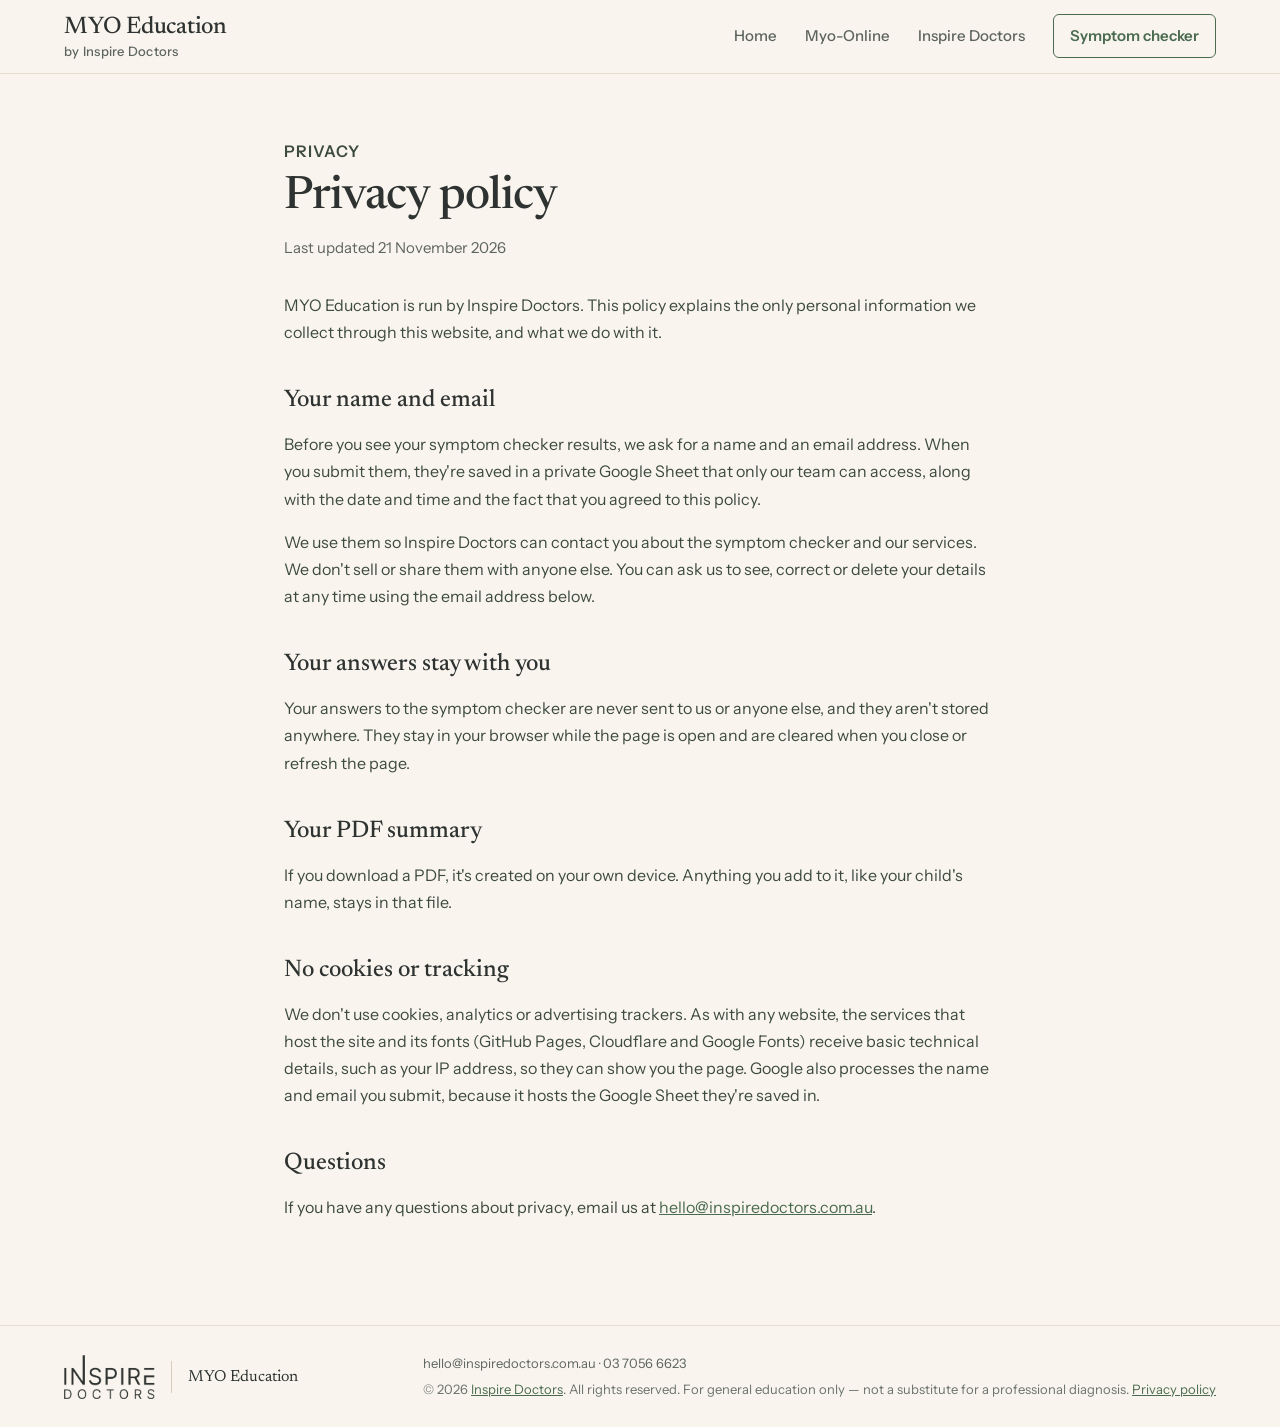
==== privacy.html @ f675929d "Results: 'Any further questions?' contact card; footer: email and phone on every page Co-Authored-By" ====
<!doctype html>
<html lang="en">
<head>
<meta charset="UTF-8" />
<meta name="viewport" content="width=device-width, initial-scale=1.0" />
<title>Privacy policy — MYO Education</title>
<meta name="description" content="How MYO Education handles the information you share through the symptom checker." />
<link rel="preconnect" href="https://fonts.googleapis.com">
<link rel="preconnect" href="https://fonts.gstatic.com" crossorigin>
<link href="https://fonts.googleapis.com/css2?family=Instrument+Sans:wght@400;500;600&family=Newsreader:opsz,wght@6..72,500&display=swap" rel="stylesheet">
<link rel="stylesheet" href="site.css?v=20261122a">
<style>
.policy{max-width:760px;margin:0 auto;padding:64px 24px 88px}
.policy h1{margin:0 0 12px;font-family:var(--serif);font-weight:500;font-size:clamp(34px,5vw,46px);line-height:1.08;letter-spacing:-.02em}
.policy .updated{margin:0 0 32px;color:var(--muted);font-size:15px}
.policy h2{margin:40px 0 10px;font-family:var(--serif);font-weight:500;font-size:24px;line-height:1.2}
.policy p,.policy li{font-size:16px;line-height:1.7;color:var(--body)}
.policy ul{padding-left:20px}
.policy li{margin-bottom:6px}
@media (max-width:640px){ .policy{padding:44px 20px 64px} }
</style>
</head>
<body>

<header class="site-header">
  <div class="container">
    <div class="brand"><a class="brand-home" href="/">MYO Education</a><span class="brand-sub">by <a href="https://inspiredoctors.com.au/" target="_blank" rel="noopener">Inspire Doctors</a></span></div>
    <nav class="site-nav" aria-label="Main">
      <a class="nav-link" href="/">Home</a>
      <a class="nav-link" href="https://www.airwayfocuseddentist.com.au/" target="_blank" rel="noopener">Myo-Online</a>
      <a class="nav-link" href="https://inspiredoctors.com.au/" target="_blank" rel="noopener">Inspire Doctors</a>
      <a class="nav-cta" href="/screening">Symptom checker</a>
    </nav>
  </div>
</header>

<main class="policy">
  <p class="kicker">Privacy</p>
  <h1>Privacy policy</h1>
  <p class="updated">Last updated 21 November 2026</p>

  <p>MYO Education is run by Inspire Doctors. This policy explains the only personal information we collect through this website, and what we do with it.</p>

  <h2>Your name and email</h2>
  <p>Before you see your symptom checker results, we ask for a name and an email address. When you submit them, they're saved in a private Google Sheet that only our team can access, along with the date and time and the fact that you agreed to this policy.</p>
  <p>We use them so Inspire Doctors can contact you about the symptom checker and our services. We don't sell or share them with anyone else. You can ask us to see, correct or delete your details at any time using the email address below.</p>

  <h2>Your answers stay with you</h2>
  <p>Your answers to the symptom checker are never sent to us or anyone else, and they aren't stored anywhere. They stay in your browser while the page is open and are cleared when you close or refresh the page.</p>

  <h2>Your PDF summary</h2>
  <p>If you download a PDF, it's created on your own device. Anything you add to it, like your child's name, stays in that file.</p>

  <h2>No cookies or tracking</h2>
  <p>We don't use cookies, analytics or advertising trackers. As with any website, the services that host the site and its fonts (GitHub Pages, Cloudflare and Google Fonts) receive basic technical details, such as your IP address, so they can show you the page. Google also processes the name and email you submit, because it hosts the Google Sheet they're saved in.</p>

  <h2>Questions</h2>
  <p>If you have any questions about privacy, email us at <a href="mailto:hello@inspiredoctors.com.au">hello@inspiredoctors.com.au</a>.</p>
</main>

<footer class="site-footer">
  <div class="container">
    <span class="footer-brand-row"><a class="footer-logo" href="https://inspiredoctors.com.au/" target="_blank" rel="noopener"><img src="images/inspire-doctors-logo.png" alt="Inspire Doctors" width="91" height="44"></a><span class="footer-divider" aria-hidden="true"></span><span class="footer-brand">MYO Education</span></span>
    <div class="footer-info">
      <span class="footer-contact"><a href="mailto:hello@inspiredoctors.com.au">hello@inspiredoctors.com.au</a> · <a href="tel:+61370566623">03 7056 6623</a></span>
      <span>&copy; 2026 <a href="https://inspiredoctors.com.au/" target="_blank" rel="noopener">Inspire Doctors</a>. All rights reserved. For general education only — not a substitute for a professional diagnosis. <a href="/privacy">Privacy policy</a></span>
    </div>
  </div>
</footer>

</body>
</html>
---- site.css ----
/* =========================================================
   MYO Education — shared styles (sage design)
   Used by index.html, screening.html and screener.html
   ========================================================= */
:root{
  --bg:#F9F5EE;
  --surface:#FFFFFF;
  --ink:#2E3230;
  --body:#3D4A3E;
  --muted:#5E655F;
  --faint:#6B726C;
  --line:#E5DDCF;
  --line-soft:#F0EAE0;
  --control:#D6CDBD;
  --accent:#4A6B4F;
  --accent-dark:#2E4A33;
  --accent-tint:#E4EBE2;
  --accent-soft:#A8B5A2;
  --hover:#F0EAE0;
  --error:#B42318;
  --serif:'Newsreader', Georgia, 'Times New Roman', serif;
  --sans:'Instrument Sans', system-ui, -apple-system, 'Segoe UI', sans-serif;
  --ease:cubic-bezier(0.22, 0.8, 0.3, 1);
}
*{box-sizing:border-box}
html{-webkit-text-size-adjust:100%}
body{margin:0;font-family:var(--sans);background:var(--bg);color:var(--ink);font-size:16px;line-height:1.5}
body.no-scroll{overflow:hidden}
img{max-width:100%}
a{color:var(--accent)}
a:hover{color:var(--accent-dark)}
button{font:inherit;color:inherit}
:focus-visible{outline:2px solid var(--accent);outline-offset:2px}
.container{max-width:1200px;margin:0 auto;padding:0 24px}
.serif{font-family:var(--serif);font-weight:500}
.kicker{margin:0 0 8px;font-size:13px;font-weight:600;letter-spacing:.06em;text-transform:uppercase;color:var(--accent)}
.visually-hidden{position:absolute;width:1px;height:1px;overflow:hidden;clip:rect(0 0 0 0);white-space:nowrap}

/* ---------- header ---------- */
.site-header{position:sticky;top:0;z-index:100;background:rgba(249,245,238,.94);backdrop-filter:saturate(1.2) blur(8px);-webkit-backdrop-filter:saturate(1.2) blur(8px);border-bottom:1px solid var(--line)}
.site-header .container{display:flex;flex-wrap:wrap;align-items:center;justify-content:space-between;gap:8px 28px;padding-top:14px;padding-bottom:14px}
.brand{font-family:var(--serif);font-weight:500;font-size:24px;letter-spacing:-.01em;color:var(--ink);text-decoration:none}
.brand:hover{color:var(--ink)}
.site-nav{display:flex;flex-wrap:wrap;align-items:center;gap:4px 28px;font-size:15px;font-weight:500}
.nav-link{color:var(--muted);text-decoration:none;min-height:44px;display:inline-flex;align-items:center;transition:color .15s ease}
.nav-link:hover{color:var(--accent)}
.nav-link[aria-current="page"]{color:var(--ink);box-shadow:inset 0 -2px 0 var(--accent)}
.nav-cta{color:var(--accent);font-weight:600;text-decoration:none;border:1px solid var(--accent);padding:0 16px;border-radius:6px;min-height:44px;display:inline-flex;align-items:center;transition:background-color .15s ease,color .15s ease}
.nav-cta:hover,.nav-cta[aria-current="page"]{background:var(--accent);color:#fff}
@media (max-width:560px){
  .site-header{position:static}
  .site-header .container{padding-top:8px;padding-bottom:8px}
  .brand{font-size:21px}
  .site-nav{gap:2px 18px;font-size:14px}
  .nav-cta{padding:0 12px}
}

/* ---------- buttons ---------- */
.btn{display:inline-flex;align-items:center;justify-content:center;gap:8px;min-height:48px;padding:0 22px;border-radius:6px;font-weight:600;font-size:16px;text-decoration:none;border:1px solid transparent;cursor:pointer;transition:background-color .15s ease,border-color .15s ease,color .15s ease;font-family:inherit}
.btn-primary{background:var(--accent);color:#fff}
.btn-primary:hover{background:var(--accent-dark);color:#fff}
.btn-primary:disabled{background:#A8B5A2;cursor:not-allowed}
.btn-secondary{background:var(--surface);color:var(--ink);border-color:var(--control)}
.btn-secondary:hover{border-color:var(--ink);color:var(--ink)}
.btn-block{display:flex;width:100%}
.text-btn{background:none;border:0;padding:0;min-height:44px;font-weight:600;color:var(--accent);text-decoration:underline;text-underline-offset:3px;cursor:pointer;font-size:15px}
.text-btn:hover{color:var(--accent-dark)}
.icon-btn{flex:none;width:44px;height:44px;border-radius:50%;border:0;background:transparent;display:inline-flex;align-items:center;justify-content:center;cursor:pointer;color:var(--ink);transition:background-color .15s ease}
.icon-btn:hover{background:var(--hover)}
.icon-btn.outlined{border:1px solid var(--control);background:var(--surface)}

/* ---------- illustrations (tinted to the sage palette) ---------- */
.illus{background:var(--accent-tint);overflow:hidden;display:block}
.illus img{display:block;width:100%;height:100%;object-fit:cover;filter:grayscale(1) contrast(1.08);mix-blend-mode:multiply}

/* ---------- info "i" button ---------- */
.info-btn{position:relative;display:inline-flex;vertical-align:-2px;margin-left:5px;padding:0;border:0;background:none;color:var(--ink);cursor:pointer;transition:color .15s ease}
.info-btn::after{content:"";position:absolute;inset:-14px}
.info-btn:hover{color:#8C958F}
.info-btn svg{display:block;width:15px;height:15px}

/* ---------- overlays: backdrop, centred window, side panel ---------- */
.backdrop,.scrim{position:fixed;inset:0;opacity:0;visibility:hidden;transition:opacity .2s ease,visibility 0s linear .2s}
.backdrop{z-index:200;background:rgba(46,50,48,.32);backdrop-filter:blur(18px);-webkit-backdrop-filter:blur(18px)}
.scrim{z-index:220;background:rgba(46,50,48,.14);backdrop-filter:blur(2.5px);-webkit-backdrop-filter:blur(2.5px)}
.backdrop.is-open,.scrim.is-open{opacity:1;visibility:visible;transition:opacity .2s ease}

.window{position:fixed;z-index:210;top:40px;bottom:40px;left:24px;right:24px;max-width:1080px;margin:0 auto;background:var(--bg);border-radius:10px;box-shadow:0 24px 64px rgba(46,50,48,.28);display:flex;flex-direction:column;overflow:hidden;opacity:0;visibility:hidden;transform:translateY(8px) scale(.985);transition:opacity .2s ease,transform .22s var(--ease),visibility 0s linear .22s}
.window.is-open{opacity:1;visibility:visible;transform:none;transition:opacity .2s ease,transform .22s var(--ease)}
.window-head{padding:24px 28px 18px;border-bottom:1px solid var(--line)}
.window-title-row{display:flex;justify-content:space-between;align-items:flex-start;gap:16px;margin-bottom:16px}
.window-title-row h2{margin:0 0 6px;font-family:var(--serif);font-weight:500;font-size:32px;letter-spacing:-.01em;line-height:1.15}
.window-title-row p{margin:0;font-size:15px;color:var(--muted)}
.window-body{flex:1;overflow:auto;padding:24px 28px 32px;overscroll-behavior:contain}
@media (max-width:640px){
  .window{top:12px;bottom:0;left:0;right:0;border-radius:12px 12px 0 0}
  .window-head{padding:18px 16px 14px}
  .window-title-row h2{font-size:26px}
  .window-body{padding:16px 16px 28px}
}

.window.compact{top:0;bottom:0;height:fit-content;max-height:calc(100% - 48px);max-width:460px;margin:auto}
.window.compact .window-head{border-bottom:0;padding-bottom:4px}
@media (max-width:640px){ .window.compact{left:16px;right:16px;border-radius:12px} }

.panel{position:fixed;z-index:230;top:0;right:0;bottom:0;width:480px;max-width:100%;background:var(--surface);box-shadow:-12px 0 40px rgba(46,50,48,.16);overflow:auto;overscroll-behavior:contain;visibility:hidden;transform:translateX(105%);transition:transform .26s var(--ease),visibility 0s linear .26s}
.panel.is-open{visibility:visible;transform:none;transition:transform .26s var(--ease)}
.panel-inner{padding:16px 32px 36px}
.panel-top{display:flex;justify-content:space-between;align-items:center;margin:0 -12px 8px 0}
.panel-top .kicker{margin:0}
.panel h2{margin:0 0 6px;font-family:var(--serif);font-weight:500;font-size:32px;line-height:1.15;letter-spacing:-.01em}
.panel .panel-sub{margin:0 0 18px;font-size:15px;color:var(--faint)}
.panel .illus{height:260px;border-radius:8px;margin-bottom:20px}
.panel p{font-size:16px;line-height:1.7;color:var(--body);margin:0 0 14px}
.panel p b{color:var(--ink)}
.panel ul.tips{margin:0 0 20px;padding-left:20px;font-size:16px;line-height:1.6;color:var(--body)}
.panel ul.tips li{margin-bottom:8px}
.panel .handle{display:none}
/* phones: the side panel becomes a bottom sheet */
@media (max-width:640px){
  .panel{top:auto;left:0;width:auto;max-height:90vh;max-height:90dvh;border-radius:14px 14px 0 0;box-shadow:0 -8px 32px rgba(46,50,48,.16);transform:translateY(105%)}
  .panel-inner{padding:8px 20px 28px}
  .panel .handle{display:block;width:40px;height:4px;border-radius:2px;background:var(--control);margin:2px auto 6px}
  .panel h2{font-size:26px}
  .panel .illus{height:180px}
  .panel p,.panel ul.tips{font-size:15px}
}

@media (prefers-reduced-motion:reduce){
  *,*::before,*::after{transition-duration:.01ms !important;animation-duration:.01ms !important}
}

/* ---------- footer ---------- */
.site-footer{border-top:1px solid var(--line)}
.site-footer .container{padding-top:28px;padding-bottom:28px;display:flex;flex-wrap:wrap;justify-content:space-between;gap:12px;font-size:13px;color:var(--faint)}
.site-footer .footer-brand{font-family:var(--serif);font-size:16px;color:var(--ink)}

/* ---------- Inspire Doctors branding ---------- */
.brand{display:flex;flex-direction:column;line-height:1.1}
.site-header .brand a,.site-header .brand a:visited{color:inherit;text-decoration:none}
.site-header .brand-home{color:var(--ink)}
.site-header .brand a:hover{color:var(--accent);text-decoration:none}
.brand-sub{font-family:var(--sans);font-size:13px;font-weight:500;letter-spacing:.02em;color:var(--muted);margin-top:4px}
.footer-brand-row{display:flex;align-items:center;gap:16px}
.footer-logo{display:inline-flex}
.footer-logo img{display:block;height:44px;width:auto}
.footer-divider{width:1px;height:32px;background:var(--control)}
.inspire-about{background:var(--ink);color:var(--bg);margin-top:80px}
.inspire-about .container{padding-top:64px;padding-bottom:64px;display:flex;flex-wrap:wrap;align-items:center;gap:32px 64px}
.inspire-about .about-logo{display:block;height:96px;width:auto;flex:none}
.inspire-about .about-text{flex:999 1 420px;min-width:0}
.inspire-about .kicker{color:var(--accent-soft)}
.inspire-about h2{margin:0 0 14px;font-family:var(--serif);font-weight:500;font-size:clamp(28px,3.5vw,36px);line-height:1.15;color:var(--bg)}
.inspire-about p.about-desc{margin:0 0 24px;font-size:16px;line-height:1.65;color:#E4E0D8;max-width:620px}
.inspire-about .btn-light{background:var(--bg);color:var(--ink)}
.inspire-about .btn-light:hover{background:#FFFFFF;color:var(--ink)}
@media (max-width:640px){ .inspire-about .about-logo{height:72px} .inspire-about .container{padding-top:48px;padding-bottom:48px} }
.footer-info{display:flex;flex-direction:column;align-items:flex-start;gap:6px;text-align:left}
.footer-contact a{color:var(--muted);text-decoration:none}
.footer-contact a:hover{color:var(--accent);text-decoration:underline}
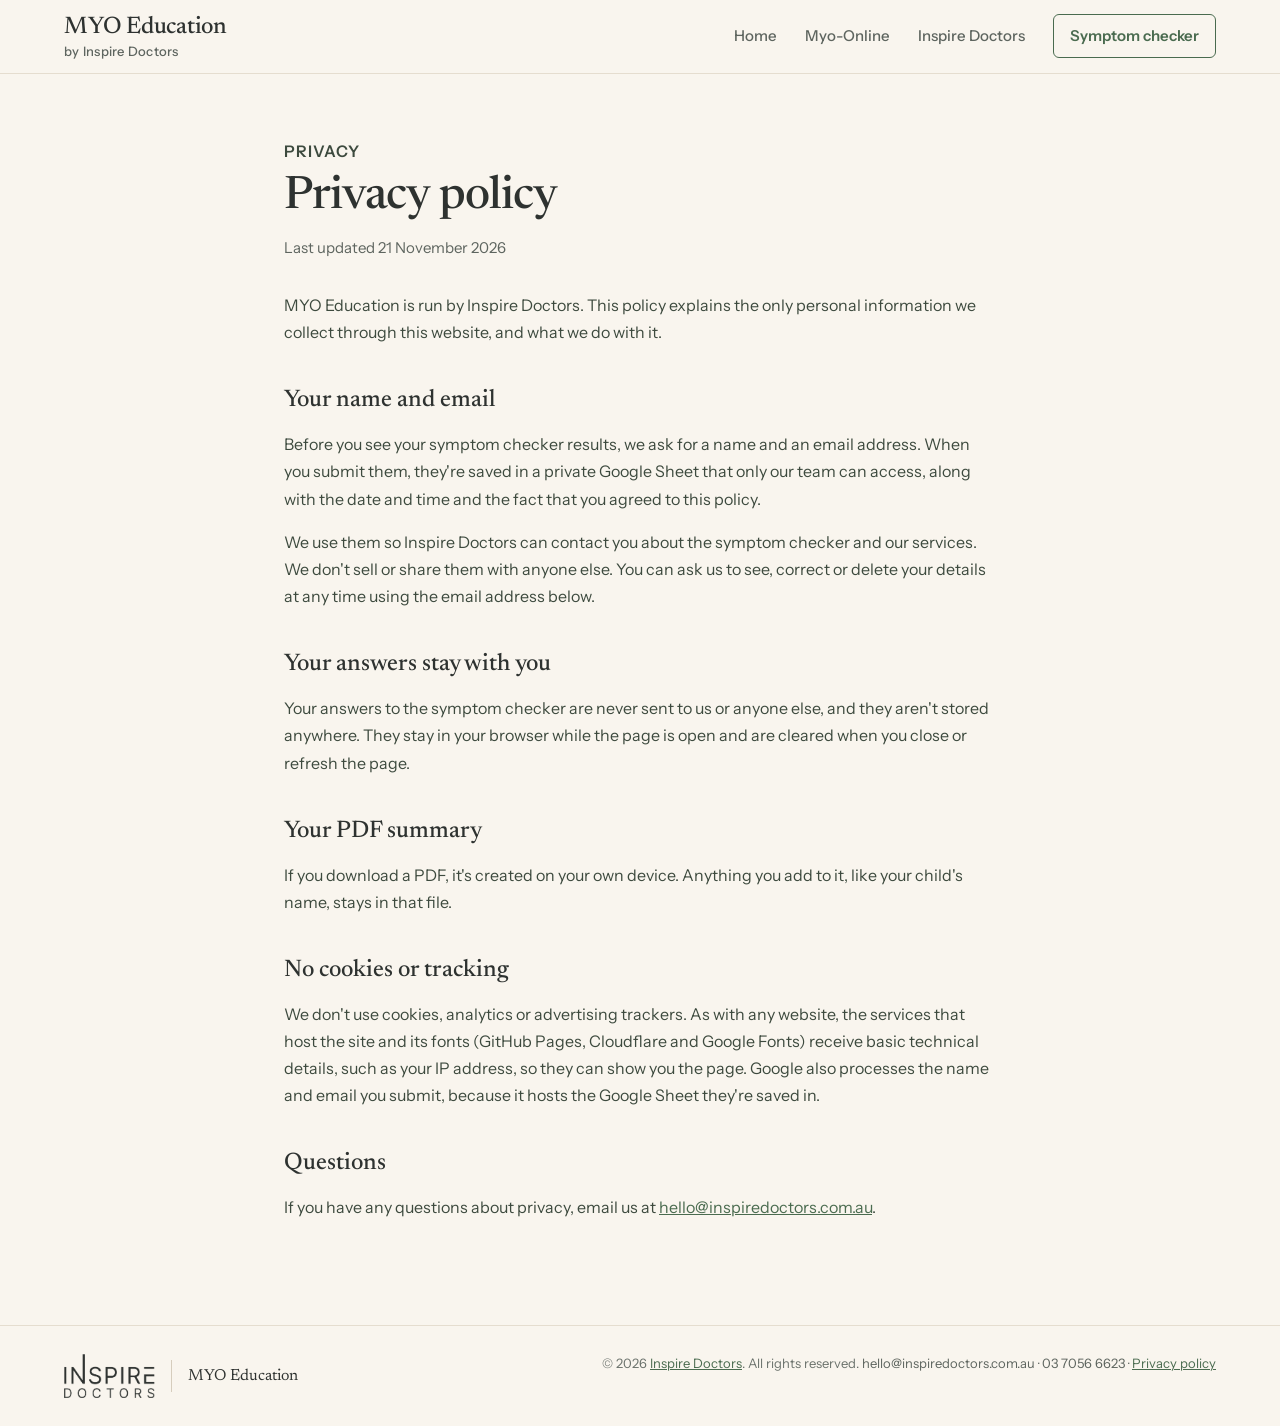
==== commit ac63b275: "Footer: contact details replace disclaimer; clicking an email copies it Co-Authored-By: Claude Opus " ====
--- a/privacy.html
+++ b/privacy.html
@@ -8,7 +8,7 @@
 <link rel="preconnect" href="https://fonts.googleapis.com">
 <link rel="preconnect" href="https://fonts.gstatic.com" crossorigin>
 <link href="https://fonts.googleapis.com/css2?family=Instrument+Sans:wght@400;500;600&family=Newsreader:opsz,wght@6..72,500&display=swap" rel="stylesheet">
-<link rel="stylesheet" href="site.css?v=20261122a">
+<link rel="stylesheet" href="site.css?v=20261122b">
 <style>
 .policy{max-width:760px;margin:0 auto;padding:64px 24px 88px}
 .policy h1{margin:0 0 12px;font-family:var(--serif);font-weight:500;font-size:clamp(34px,5vw,46px);line-height:1.08;letter-spacing:-.02em}
@@ -61,12 +61,10 @@
 <footer class="site-footer">
   <div class="container">
     <span class="footer-brand-row"><a class="footer-logo" href="https://inspiredoctors.com.au/" target="_blank" rel="noopener"><img src="images/inspire-doctors-logo.png" alt="Inspire Doctors" width="91" height="44"></a><span class="footer-divider" aria-hidden="true"></span><span class="footer-brand">MYO Education</span></span>
-    <div class="footer-info">
-      <span class="footer-contact"><a href="mailto:hello@inspiredoctors.com.au">hello@inspiredoctors.com.au</a> · <a href="tel:+61370566623">03 7056 6623</a></span>
-      <span>&copy; 2026 <a href="https://inspiredoctors.com.au/" target="_blank" rel="noopener">Inspire Doctors</a>. All rights reserved. For general education only — not a substitute for a professional diagnosis. <a href="/privacy">Privacy policy</a></span>
-    </div>
+    <span>&copy; 2026 <a href="https://inspiredoctors.com.au/" target="_blank" rel="noopener">Inspire Doctors</a>. All rights reserved. <span class="footer-contact"><a href="mailto:hello@inspiredoctors.com.au">hello@inspiredoctors.com.au</a> · <a href="tel:+61370566623">03 7056 6623</a></span> · <a href="/privacy">Privacy policy</a></span>
   </div>
 </footer>
 
+<script src="copy-email.js?v=1" defer></script>
 </body>
 </html>
--- a/site.css
+++ b/site.css
@@ -155,6 +155,8 @@
 .inspire-about .btn-light{background:var(--bg);color:var(--ink)}
 .inspire-about .btn-light:hover{background:#FFFFFF;color:var(--ink)}
 @media (max-width:640px){ .inspire-about .about-logo{height:72px} .inspire-about .container{padding-top:48px;padding-bottom:48px} }
-.footer-info{display:flex;flex-direction:column;align-items:flex-start;gap:6px;text-align:left}
 .footer-contact a{color:var(--muted);text-decoration:none}
 .footer-contact a:hover{color:var(--accent);text-decoration:underline}
+.copy-toast{position:fixed;left:50%;bottom:24px;transform:translate(-50%,12px);z-index:1000;max-width:calc(100% - 32px);padding:12px 18px;border-radius:8px;background:var(--ink);color:var(--bg);font-size:15px;font-weight:500;box-shadow:0 8px 24px rgba(46,50,48,.2);opacity:0;pointer-events:none;transition:opacity .2s var(--ease),transform .2s var(--ease)}
+.copy-toast.show{opacity:1;transform:translate(-50%,0)}
+@media (prefers-reduced-motion:reduce){ .copy-toast{transition:none} }
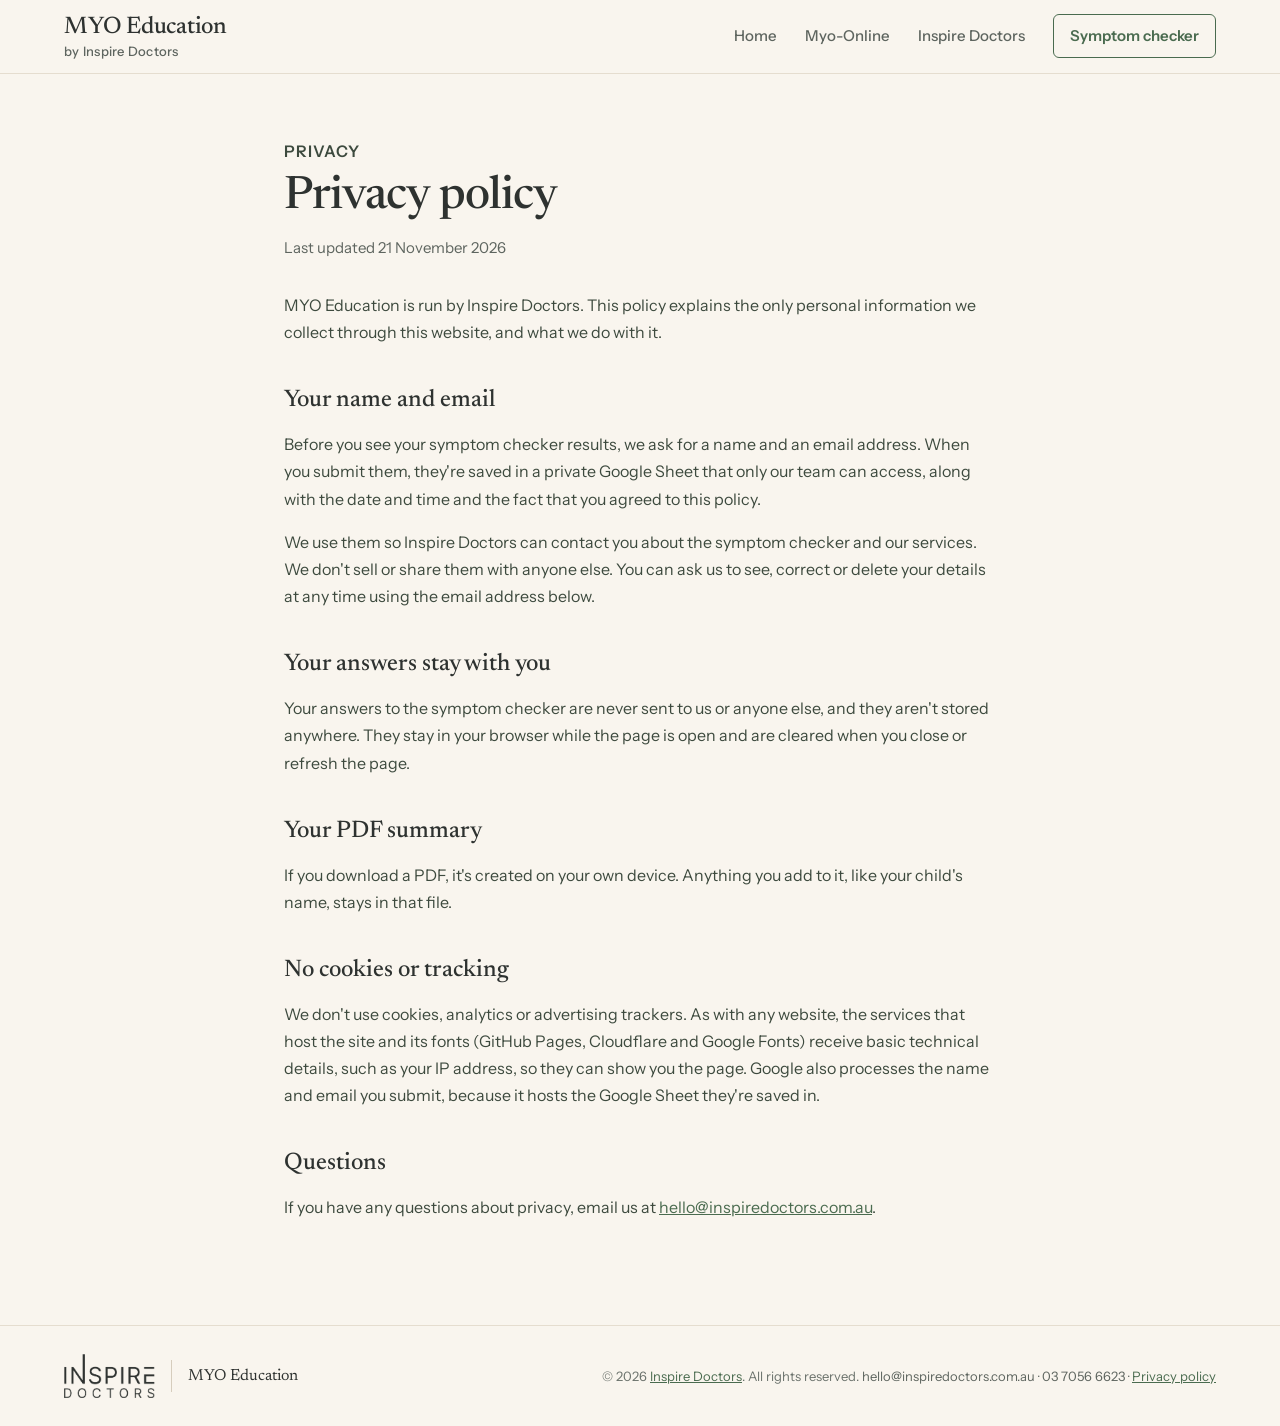
==== commit 7f7a413a: "Footer: vertically centre text with the logo Co-Authored-By: Claude Opus 5.5 <noreply@anthropic.com>" ====
--- a/privacy.html
+++ b/privacy.html
@@ -8,7 +8,7 @@
 <link rel="preconnect" href="https://fonts.googleapis.com">
 <link rel="preconnect" href="https://fonts.gstatic.com" crossorigin>
 <link href="https://fonts.googleapis.com/css2?family=Instrument+Sans:wght@400;500;600&family=Newsreader:opsz,wght@6..72,500&display=swap" rel="stylesheet">
-<link rel="stylesheet" href="site.css?v=20261122b">
+<link rel="stylesheet" href="site.css?v=20261122c">
 <style>
 .policy{max-width:760px;margin:0 auto;padding:64px 24px 88px}
 .policy h1{margin:0 0 12px;font-family:var(--serif);font-weight:500;font-size:clamp(34px,5vw,46px);line-height:1.08;letter-spacing:-.02em}
--- a/site.css
+++ b/site.css
@@ -132,7 +132,7 @@
 
 /* ---------- footer ---------- */
 .site-footer{border-top:1px solid var(--line)}
-.site-footer .container{padding-top:28px;padding-bottom:28px;display:flex;flex-wrap:wrap;justify-content:space-between;gap:12px;font-size:13px;color:var(--faint)}
+.site-footer .container{padding-top:28px;padding-bottom:28px;display:flex;flex-wrap:wrap;justify-content:space-between;align-items:center;gap:12px 32px;font-size:13px;color:var(--faint)}
 .site-footer .footer-brand{font-family:var(--serif);font-size:16px;color:var(--ink)}
 
 /* ---------- Inspire Doctors branding ---------- */
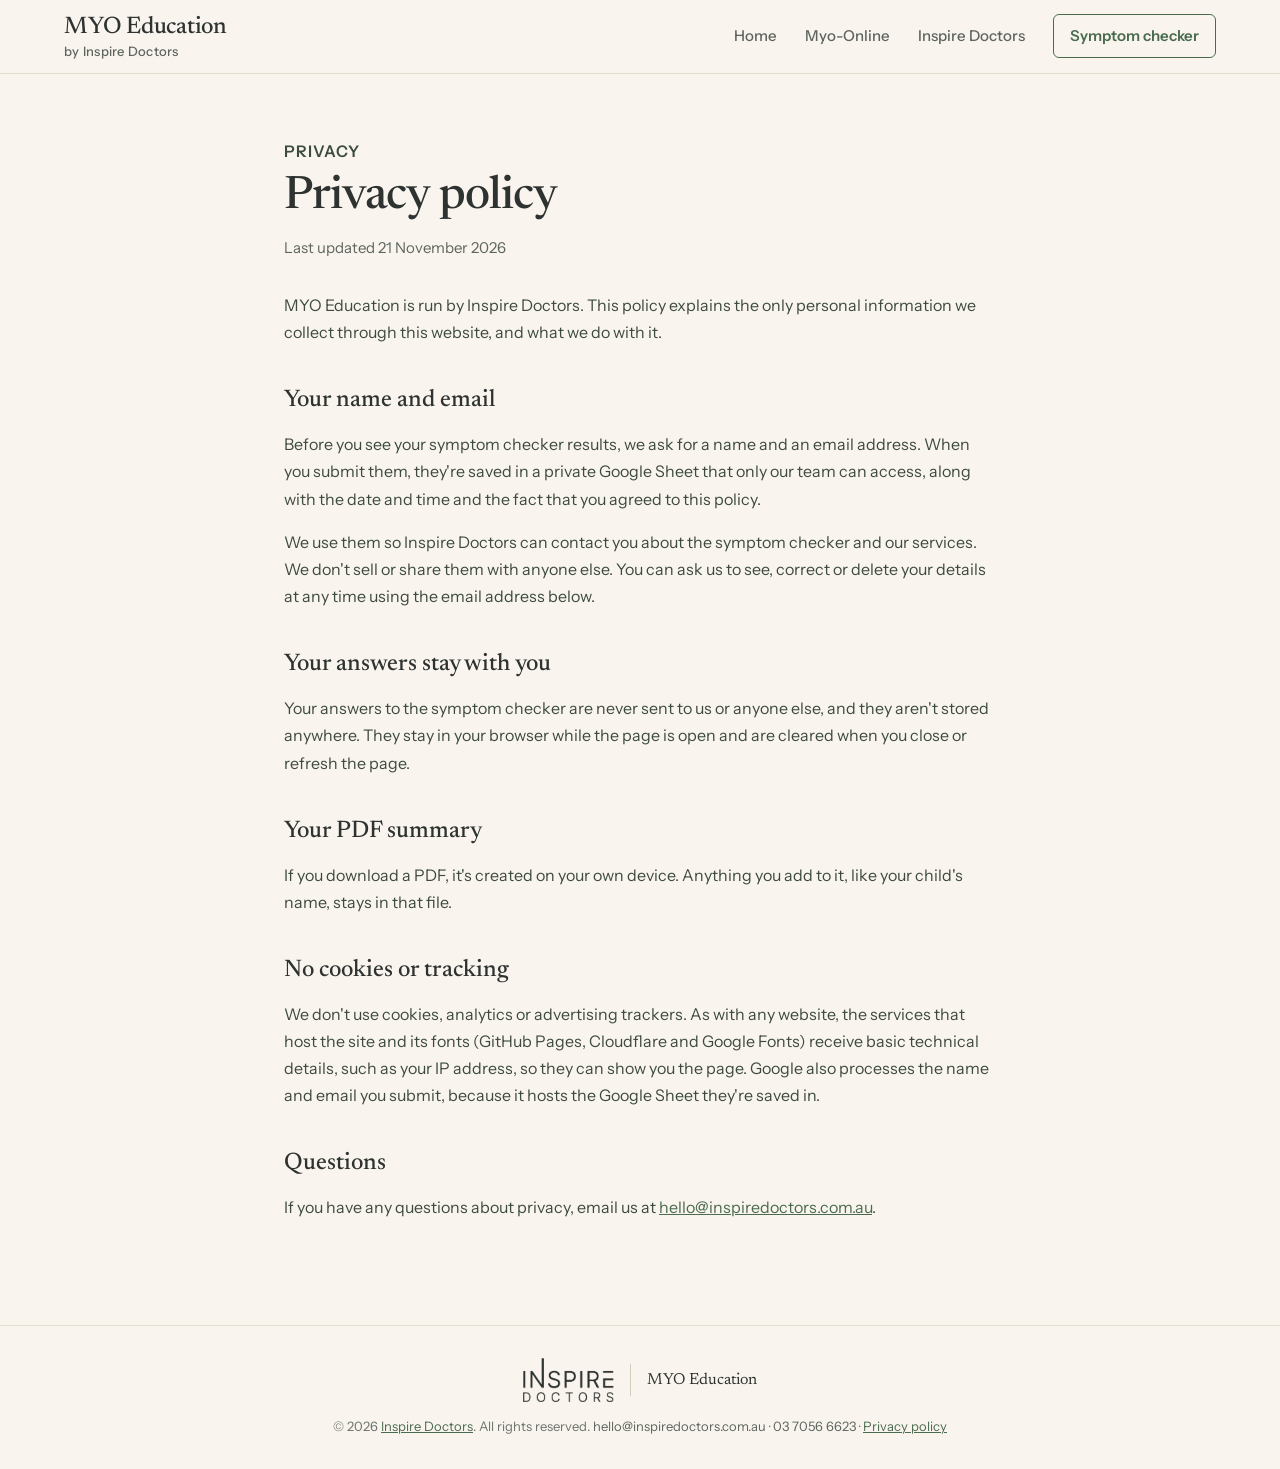
==== commit c777d7b1: "Footer: centre logo and text Co-Authored-By: Claude Opus 5.5 <noreply@anthropic.com> Claude-Session:" ====
--- a/privacy.html
+++ b/privacy.html
@@ -8,7 +8,7 @@
 <link rel="preconnect" href="https://fonts.googleapis.com">
 <link rel="preconnect" href="https://fonts.gstatic.com" crossorigin>
 <link href="https://fonts.googleapis.com/css2?family=Instrument+Sans:wght@400;500;600&family=Newsreader:opsz,wght@6..72,500&display=swap" rel="stylesheet">
-<link rel="stylesheet" href="site.css?v=20261122c">
+<link rel="stylesheet" href="site.css?v=20261122d">
 <style>
 .policy{max-width:760px;margin:0 auto;padding:64px 24px 88px}
 .policy h1{margin:0 0 12px;font-family:var(--serif);font-weight:500;font-size:clamp(34px,5vw,46px);line-height:1.08;letter-spacing:-.02em}
--- a/site.css
+++ b/site.css
@@ -132,7 +132,7 @@
 
 /* ---------- footer ---------- */
 .site-footer{border-top:1px solid var(--line)}
-.site-footer .container{padding-top:28px;padding-bottom:28px;display:flex;flex-wrap:wrap;justify-content:space-between;align-items:center;gap:12px 32px;font-size:13px;color:var(--faint)}
+.site-footer .container{padding-top:32px;padding-bottom:32px;display:flex;flex-direction:column;align-items:center;gap:14px;text-align:center;font-size:13px;line-height:1.6;color:var(--faint)}
 .site-footer .footer-brand{font-family:var(--serif);font-size:16px;color:var(--ink)}
 
 /* ---------- Inspire Doctors branding ---------- */
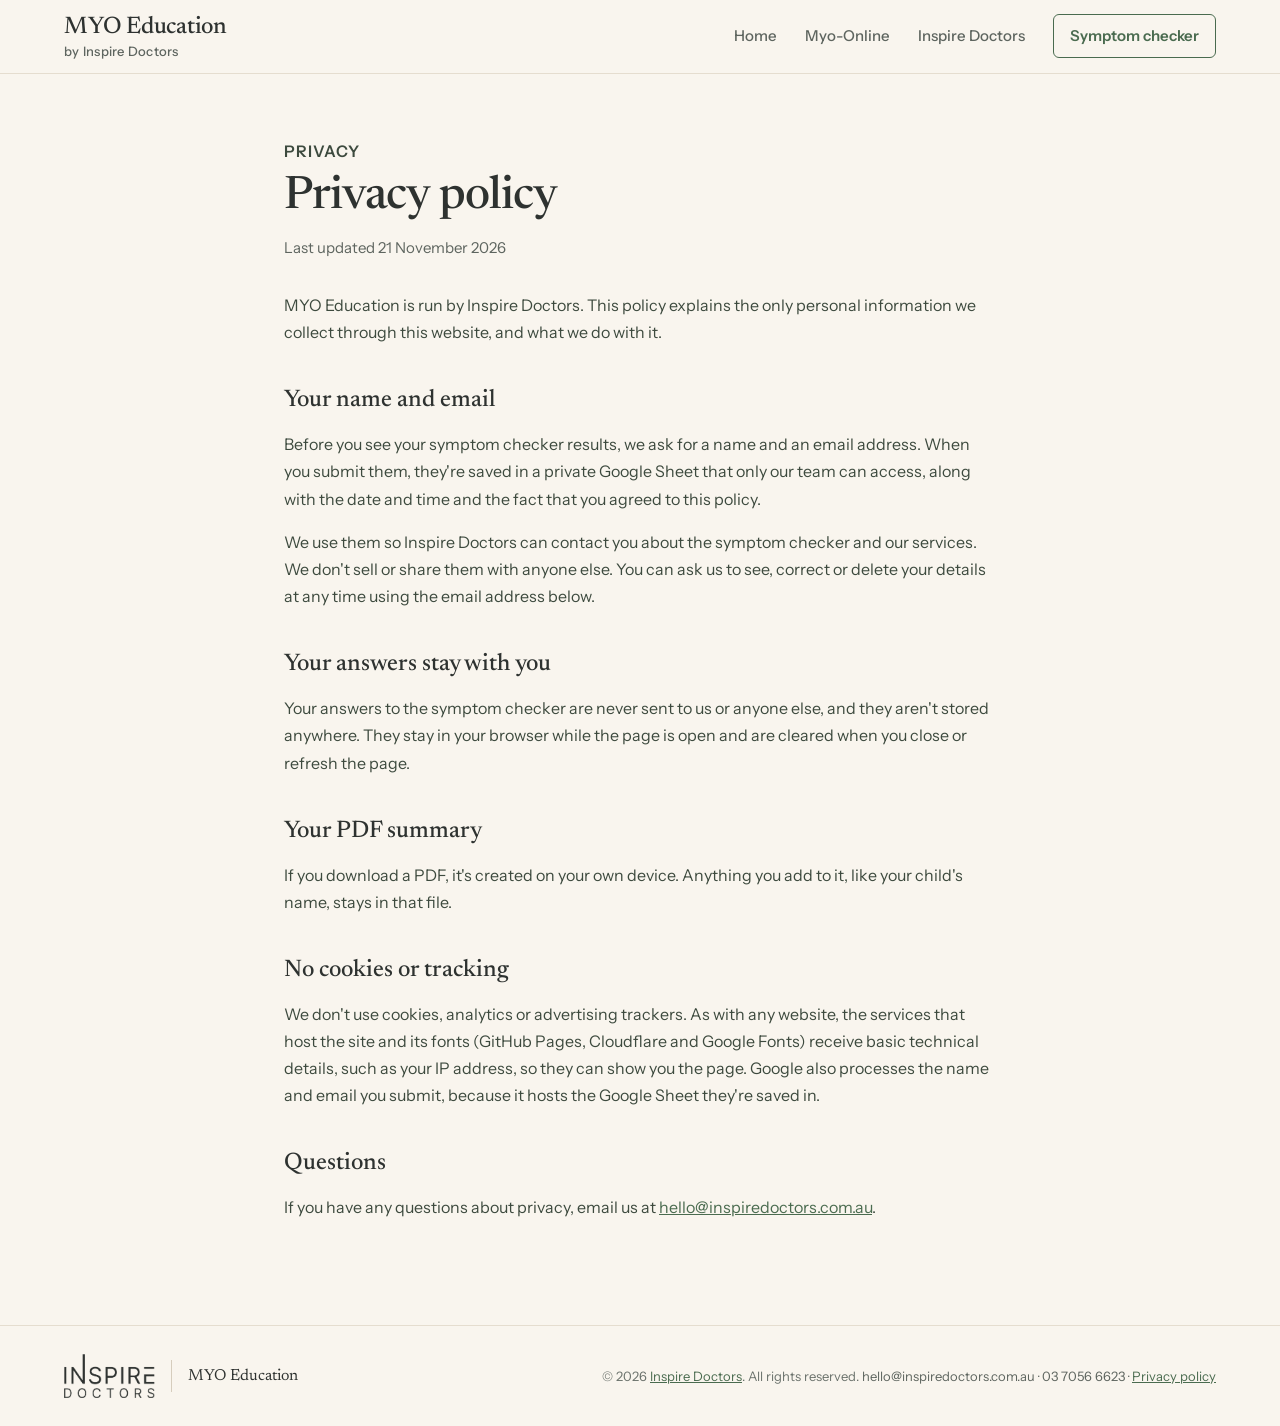
==== commit 129bd1a3: "Footer: back to side-by-side layout, vertically centred Co-Authored-By: Claude Opus 5.5 <noreply@ant" ====
--- a/privacy.html
+++ b/privacy.html
@@ -8,7 +8,7 @@
 <link rel="preconnect" href="https://fonts.googleapis.com">
 <link rel="preconnect" href="https://fonts.gstatic.com" crossorigin>
 <link href="https://fonts.googleapis.com/css2?family=Instrument+Sans:wght@400;500;600&family=Newsreader:opsz,wght@6..72,500&display=swap" rel="stylesheet">
-<link rel="stylesheet" href="site.css?v=20261122d">
+<link rel="stylesheet" href="site.css?v=20261122e">
 <style>
 .policy{max-width:760px;margin:0 auto;padding:64px 24px 88px}
 .policy h1{margin:0 0 12px;font-family:var(--serif);font-weight:500;font-size:clamp(34px,5vw,46px);line-height:1.08;letter-spacing:-.02em}
@@ -65,6 +65,6 @@
   </div>
 </footer>
 
-<script src="copy-email.js?v=1" defer></script>
+<script src="copy-email.js?v=2" defer></script>
 </body>
 </html>
--- a/site.css
+++ b/site.css
@@ -132,7 +132,7 @@
 
 /* ---------- footer ---------- */
 .site-footer{border-top:1px solid var(--line)}
-.site-footer .container{padding-top:32px;padding-bottom:32px;display:flex;flex-direction:column;align-items:center;gap:14px;text-align:center;font-size:13px;line-height:1.6;color:var(--faint)}
+.site-footer .container{padding-top:28px;padding-bottom:28px;display:flex;flex-wrap:wrap;justify-content:space-between;align-items:center;gap:12px 32px;font-size:13px;color:var(--faint)}
 .site-footer .footer-brand{font-family:var(--serif);font-size:16px;color:var(--ink)}
 
 /* ---------- Inspire Doctors branding ---------- */
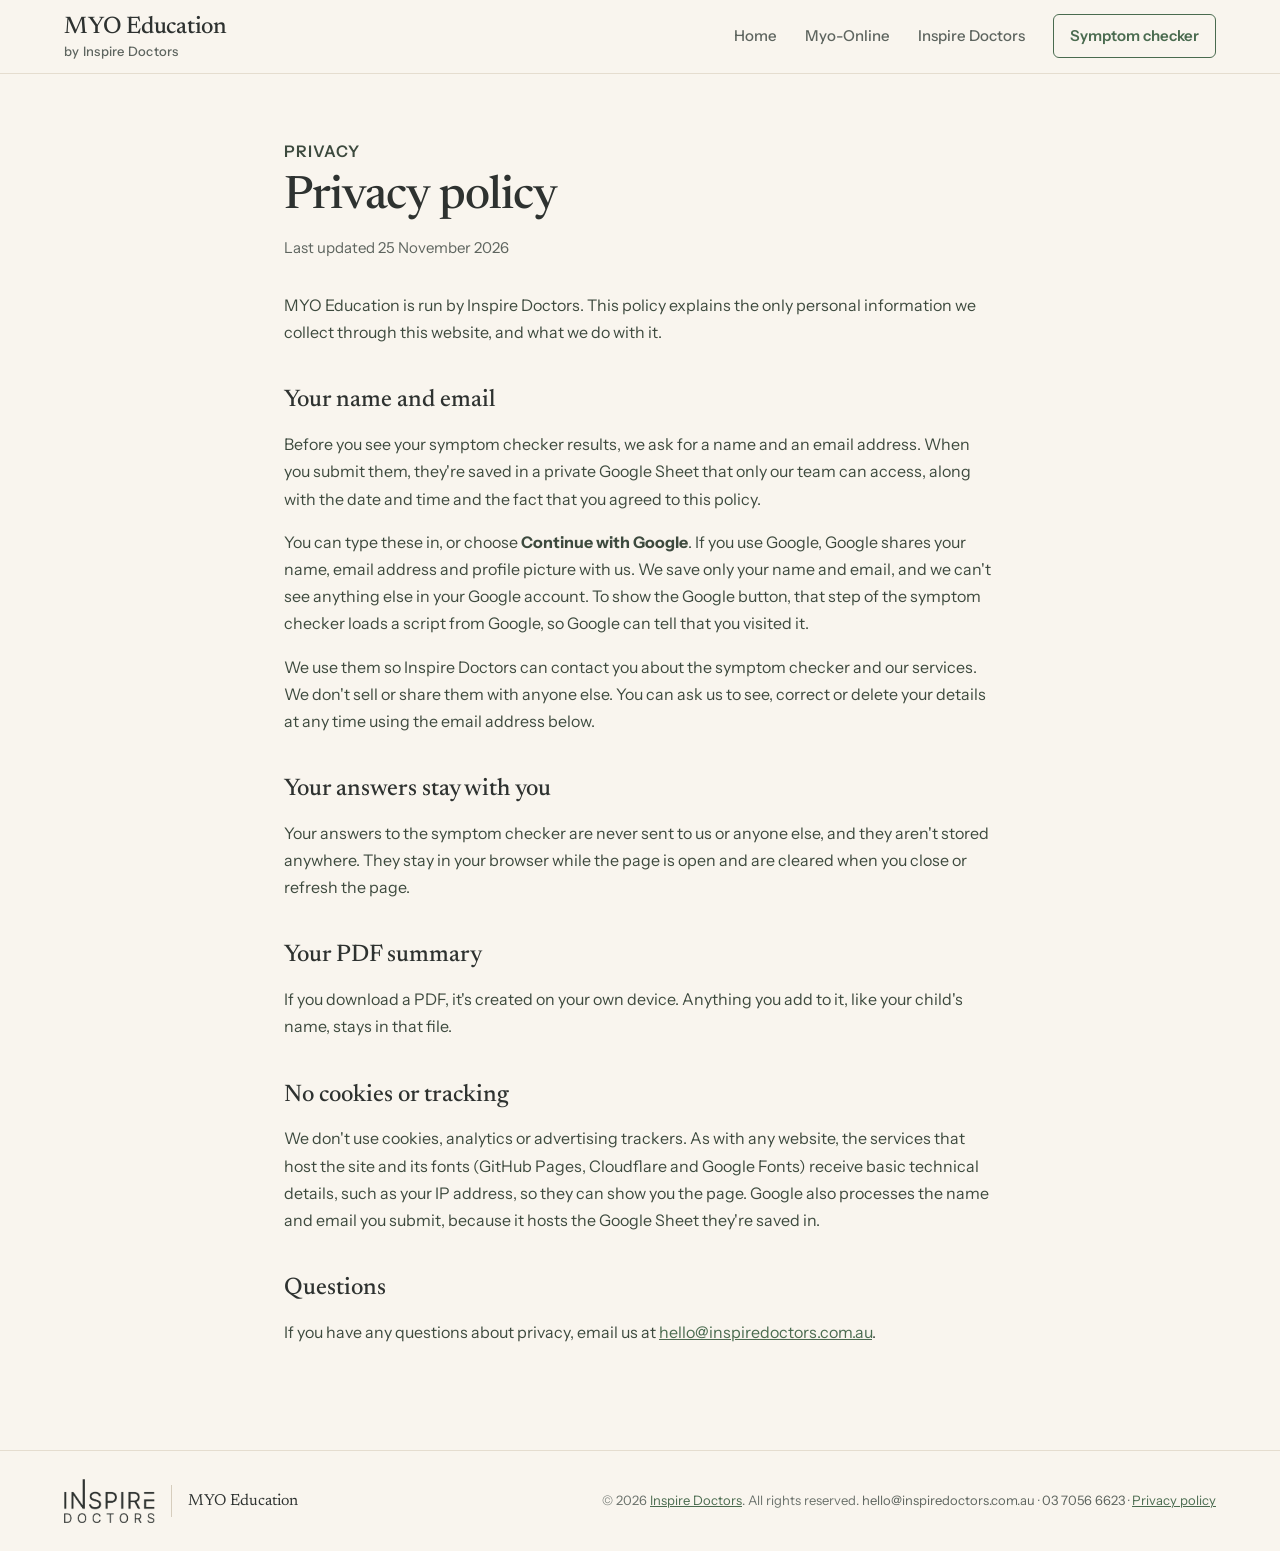
==== commit 9e93c9a8: "Add 'Continue with Google' to the details screen; privacy policy covers Google sign-in Co-Authored-B" ====
--- a/privacy.html
+++ b/privacy.html
@@ -8,7 +8,7 @@
 <link rel="preconnect" href="https://fonts.googleapis.com">
 <link rel="preconnect" href="https://fonts.gstatic.com" crossorigin>
 <link href="https://fonts.googleapis.com/css2?family=Instrument+Sans:wght@400;500;600&family=Newsreader:opsz,wght@6..72,500&display=swap" rel="stylesheet">
-<link rel="stylesheet" href="site.css?v=20261122e">
+<link rel="stylesheet" href="site.css?v=20261122f">
 <style>
 .policy{max-width:760px;margin:0 auto;padding:64px 24px 88px}
 .policy h1{margin:0 0 12px;font-family:var(--serif);font-weight:500;font-size:clamp(34px,5vw,46px);line-height:1.08;letter-spacing:-.02em}
@@ -37,12 +37,13 @@
 <main class="policy">
   <p class="kicker">Privacy</p>
   <h1>Privacy policy</h1>
-  <p class="updated">Last updated 21 November 2026</p>
+  <p class="updated">Last updated 25 November 2026</p>
 
   <p>MYO Education is run by Inspire Doctors. This policy explains the only personal information we collect through this website, and what we do with it.</p>
 
   <h2>Your name and email</h2>
   <p>Before you see your symptom checker results, we ask for a name and an email address. When you submit them, they're saved in a private Google Sheet that only our team can access, along with the date and time and the fact that you agreed to this policy.</p>
+  <p>You can type these in, or choose <strong>Continue with Google</strong>. If you use Google, Google shares your name, email address and profile picture with us. We save only your name and email, and we can't see anything else in your Google account. To show the Google button, that step of the symptom checker loads a script from Google, so Google can tell that you visited it.</p>
   <p>We use them so Inspire Doctors can contact you about the symptom checker and our services. We don't sell or share them with anyone else. You can ask us to see, correct or delete your details at any time using the email address below.</p>
 
   <h2>Your answers stay with you</h2>
--- a/site.css
+++ b/site.css
@@ -160,3 +160,4 @@
 .copy-toast{position:fixed;left:50%;bottom:24px;transform:translate(-50%,12px);z-index:1000;max-width:calc(100% - 32px);padding:12px 18px;border-radius:8px;background:var(--ink);color:var(--bg);font-size:15px;font-weight:500;box-shadow:0 8px 24px rgba(46,50,48,.2);opacity:0;pointer-events:none;transition:opacity .2s var(--ease),transform .2s var(--ease)}
 .copy-toast.show{opacity:1;transform:translate(-50%,0)}
 @media (prefers-reduced-motion:reduce){ .copy-toast{transition:none} }
+.sr-only{position:absolute;width:1px;height:1px;padding:0;margin:-1px;overflow:hidden;clip:rect(0,0,0,0);white-space:nowrap;border:0}
